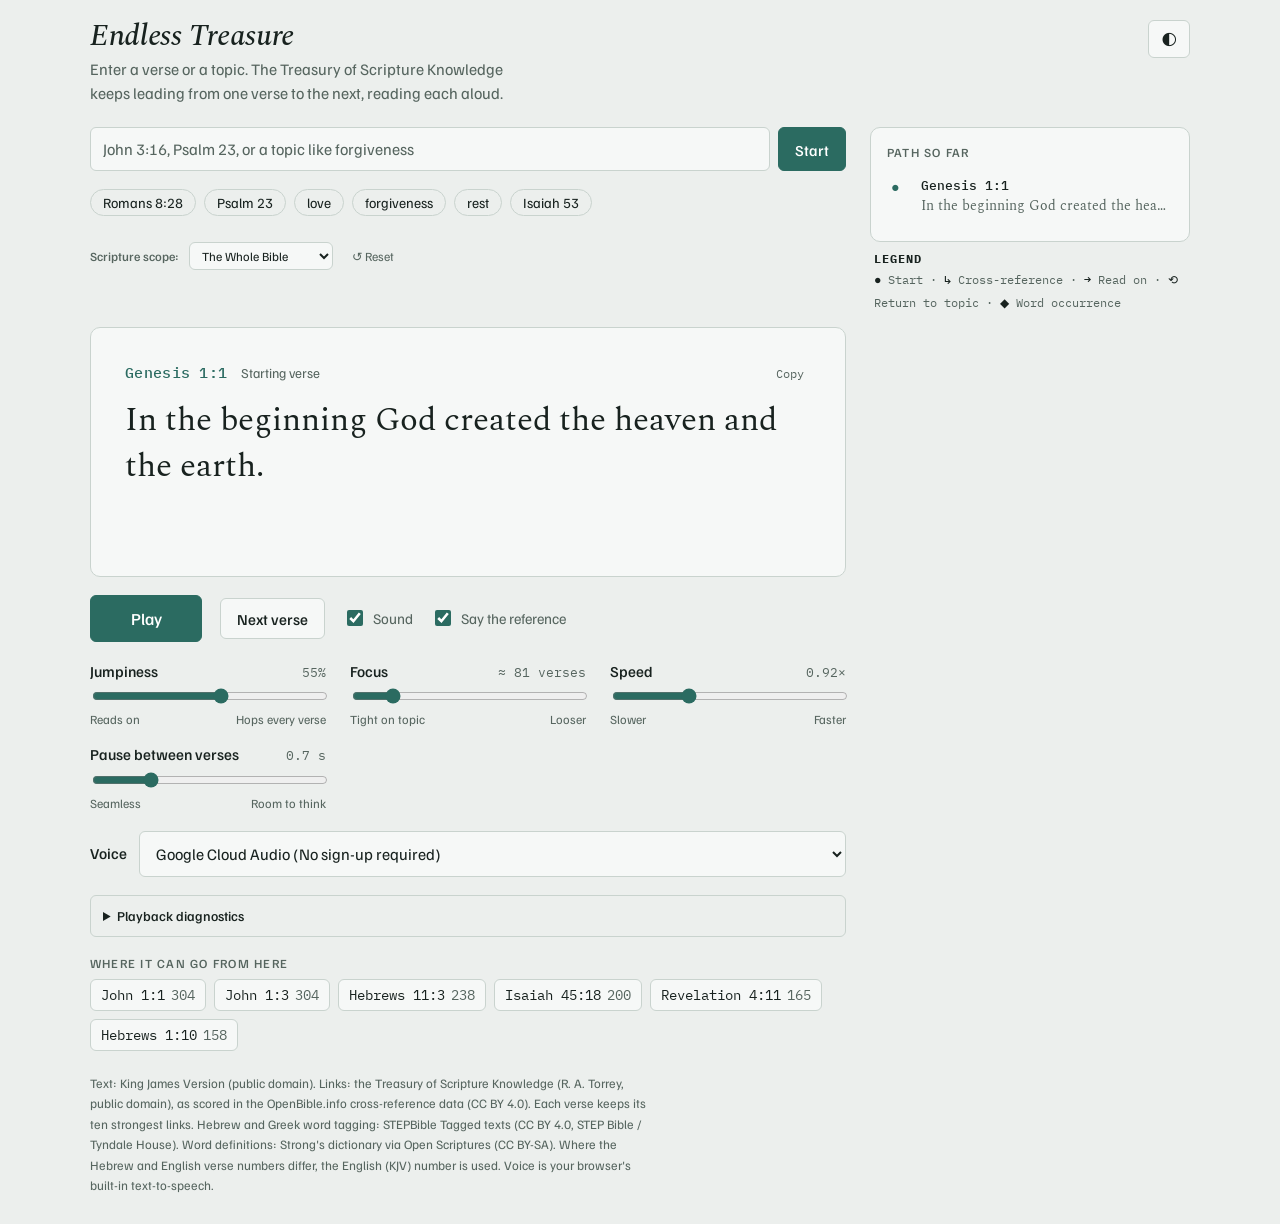
==== index.html @ e7971331 "Add Blue Letter Bible book categories to scripture scope" ====
<!DOCTYPE html>
<html lang="en">
<head>
  <meta charset="UTF-8">
  <meta name="viewport" content="width=device-width, initial-scale=1.0, viewport-fit=cover">
  <meta name="description" content="Endless Treasure: An interactive, continuous Scripture audio-reading and cross-reference journey through the King James Bible.">
  <meta name="theme-color" content="#2B6B61">
  <meta name="apple-mobile-web-app-capable" content="yes">
  <meta name="apple-mobile-web-app-status-bar-style" content="default">

  <title>Endless Treasure – Scripture Audio & Cross-References</title>

  <link rel="icon" type="image/svg+xml" href="icons/icon.svg">
  <link rel="apple-touch-icon" href="icons/icon.svg">
  <link rel="manifest" href="manifest.webmanifest">

  <!-- Typography -->
  <link rel="preconnect" href="https://fonts.googleapis.com">
  <link rel="preconnect" href="https://fonts.gstatic.com" crossorigin>
  <link rel="stylesheet" href="https://fonts.googleapis.com/css2?family=Spectral:ital,wght@0,400;0,500;1,400&family=Familjen+Grotesk:wght@400;500;600&family=IBM+Plex+Mono:wght@400;500&display=swap">

  <!-- Main Stylesheet -->
  <link rel="stylesheet" href="css/style.css">
</head>
<body>
  <div class="wrap">
    <header class="top">
      <div class="top-title">
        <h1>Endless Treasure</h1>
        <p class="sub">Enter a verse or a topic. The Treasury of Scripture Knowledge keeps leading from one verse to the next, reading each aloud.</p>
      </div>
      <div class="top-actions">
        <button id="themeToggle" class="btn icon-btn" type="button" title="Toggle theme (Auto / Light / Dark)" aria-label="Toggle theme">
          <span id="themeIcon" aria-hidden="true">🌓</span>
        </button>
      </div>
    </header>

    <main class="app">
      <section class="left">
        <!-- Input & Topic Search -->
        <form id="seedForm" class="seed" autocomplete="off">
          <label class="sr" for="q">Verse or topic</label>
          <input id="q" type="text" placeholder="John 3:16, Psalm 23, or a topic like forgiveness" spellcheck="false">
          <button class="btn primary" type="submit">Start</button>
        </form>

        <!-- Suggested Seeds -->
        <div class="chips" id="chips">
          <button class="chip" type="button">Romans 8:28</button>
          <button class="chip" type="button">Psalm 23</button>
          <button class="chip" type="button">love</button>
          <button class="chip" type="button">forgiveness</button>
          <button class="chip" type="button">rest</button>
          <button class="chip" type="button">Isaiah 53</button>
        </div>

        <!-- Scripture Scope Filter -->
        <div class="cats-row" role="group" aria-label="Scripture scope">
          <label class="cats-label" for="cats" id="catsLabel">Scripture scope:</label>
          <select id="cats" class="cat-select" aria-label="Scripture scope">
            <option value="all">The Whole Bible</option>
            <option value="ot">The Old Testament</option>
            <option value="nt">The New Testament</option>
            <option value="" disabled>──────────────</option>
            <option value="pentateuch">Pentateuch</option>
            <option value="historical">Historical Books</option>
            <option value="poetical">Poetical Books</option>
            <option value="wisdom">Wisdom Literature</option>
            <option value="prophets">Prophets</option>
            <option value="major">Major Prophets</option>
            <option value="minor">Minor Prophets</option>
            <option value="" disabled>──────────────</option>
            <option value="gospels">The Gospels</option>
            <option value="lukeacts">Luke-Acts</option>
            <option value="pauline">Pauline Epistles</option>
            <option value="general">General Epistles</option>
            <option value="johannine">Johannine Writings</option>
          </select>
          <button class="cat-reset" id="catsReset" type="button" title="Reset the scope filter to all scripture">↺ Reset</button>
        </div>

        <p class="note" id="seedNote" aria-live="polite"></p>

        <!-- Verse Preview: pick a word to seed with, or use the whole verse -->
        <div class="verse-preview" id="versePreview" hidden>
          <div class="vp-head">
            <span class="ref" id="vpRef"></span>
            <button id="vpWholeVerse" class="btn primary" type="button">Use this verse as seed</button>
          </div>
          <blockquote class="verse vp-text" id="vpText"></blockquote>
        </div>

        <!-- Original Hebrew/Greek Word Study Picker -->
        <div class="words" id="words" hidden>
          <h2 id="wordsHead">Study the original word</h2>
          <div class="wlist" id="wlist"></div>
        </div>

        <!-- Listening Stage -->
        <article class="stage" id="stage">
          <div class="refrow">
            <div class="refrow-left">
              <span class="ref" id="refLabel"></span>
              <span class="via" id="via"></span>
            </div>
            <div class="refrow-right">
              <button id="copyVerseBtn" class="copy-btn" type="button" title="Copy verse and reference">Copy</button>
            </div>
          </div>
          <blockquote class="verse" id="verseText"></blockquote>
        </article>

        <!-- Transport Audio Controls -->
        <div class="transport">
          <button class="btn primary big" id="play" type="button">Play</button>
          <button class="btn" id="skip" type="button">Next verse</button>
          <label class="check"><input type="checkbox" id="sound" checked> Sound</label>
          <label class="check"><input type="checkbox" id="announce" checked> Say the reference</label>
          <label class="check" id="shuffleWrap" hidden><input type="checkbox" id="shuffle"> Shuffle <span class="shuffle-hint">— plays the verses in random order instead of Bible order</span></label>
        </div>

        <!-- Pacing & PageRank Dials -->
        <div class="dials">
          <div class="dial">
            <div class="row"><label for="jump">Jumpiness</label><output id="jumpOut" for="jump"></output></div>
            <input type="range" id="jump" min="0" max="100" value="55">
            <div class="hint"><span>Reads on</span><span>Hops every verse</span></div>
          </div>
          <div class="dial">
            <div class="row"><label for="focus">Focus</label><output id="focusOut" for="focus"></output></div>
            <input type="range" id="focus" min="0" max="100" value="15">
            <div class="hint"><span>Tight on topic</span><span>Looser</span></div>
          </div>
          <div class="dial">
            <div class="row"><label for="rate">Speed</label><output id="rateOut" for="rate"></output></div>
            <input type="range" id="rate" min="70" max="140" value="92">
            <div class="hint"><span>Slower</span><span>Faster</span></div>
          </div>
          <div class="dial">
            <div class="row"><label for="gap">Pause between verses</label><output id="gapOut" for="gap"></output></div>
            <input type="range" id="gap" min="0" max="3000" step="100" value="700">
            <div class="hint"><span>Seamless</span><span>Room to think</span></div>
          </div>
        </div>

        <!-- Voice Selection -->
        <div class="voicerow">
          <label for="voice">Voice</label>
          <select id="voice"><option value="">Default voice</option></select>
        </div>

        <details class="playback-diagnostics" id="playbackDiagnostics">
          <summary>Playback diagnostics</summary>
          <p id="playbackDiagStatus" role="status">No playback events recorded yet.</p>
          <div class="diagnostic-actions">
            <button class="btn" id="copyPlaybackDiagnostics" type="button">Copy diagnostic report</button>
          </div>
          <pre id="playbackDiagLog" aria-live="polite"></pre>
        </details>

        <!-- Outgoing Cross-References -->
        <div class="next">
          <h2 id="nextHead">Where it can go from here</h2>
          <ul id="nextList"></ul>
        </div>
      </section>

      <!-- History Trail -->
      <div class="right-col">
        <aside class="right">
          <h2>Path so far</h2>
          <ol class="trail" id="trail"></ol>
        </aside>

        <!-- Pathway Symbol Legend -->
        <div class="legend">
          <p class="lg-head">Legend</p>
          <p class="lg-items" id="legend"></p>
        </div>
      </div>
    </main>

    <footer>
      Text: King James Version (public domain). Links: the Treasury of Scripture Knowledge (R. A. Torrey, public domain), as scored in the OpenBible.info cross-reference data (CC BY 4.0). Each verse keeps its ten strongest links. Hebrew and Greek word tagging: STEPBible Tagged texts (CC BY 4.0, STEP Bible / Tyndale House). Word definitions: Strong's dictionary via Open Scriptures (CC BY-SA). Where the Hebrew and English verse numbers differ, the English (KJV) number is used. Voice is your browser's built-in text-to-speech.
    </footer>
  </div>

  <!-- Cloud AI Speech SDK -->
  <script src="https://js.puter.com/v2/"></script>

  <!-- Application Scripts -->
  <script src="js/data.js"></script>
  <script src="js/app.js"></script>
  <script>
    if ('serviceWorker' in navigator) {
      window.addEventListener('load', () => {
        navigator.serviceWorker.register('sw.js').catch(err => {
          console.warn('SW registration skipped:', err);
        });
      });
    }
  </script>
</body>
</html>
---- css/style.css ----
/**
 * Endless Treasury - Stylesheet
 * Responsive layout, fluid typography, light & dark theme variables.
 */

/* Ensure the hidden attribute always wins over display rules */
[hidden] {
  display: none !important;
}

:root {
  --bg: #ECEFED;
  --panel: #F6F8F7;
  --ink: #18221F;
  --muted: #56655F;
  --line: #C9D3CE;
  --accent: #2B6B61;
  --accent-ink: #FFFFFF;
  --accent-soft: #D7E6E1;
  --f-verse: "Spectral", Georgia, "Times New Roman", serif;
  --f-ui: "Familjen Grotesk", system-ui, -apple-system, "Segoe UI", sans-serif;
  --f-mono: "IBM Plex Mono", ui-monospace, "SF Mono", Menlo, Consolas, monospace;
}

@media (prefers-color-scheme: dark) {
  :root:not([data-theme="light"]) {
    --bg: #0D1413;
    --panel: #142120;
    --ink: #E3EBE8;
    --muted: #8DA09B;
    --line: #243634;
    --accent: #7CC6B6;
    --accent-ink: #0A1F1B;
    --accent-soft: #1D3431;
    color-scheme: dark;
  }
}

:root[data-theme="dark"] {
  --bg: #0D1413;
  --panel: #142120;
  --ink: #E3EBE8;
  --muted: #8DA09B;
  --line: #243634;
  --accent: #7CC6B6;
  --accent-ink: #0A1F1B;
  --accent-soft: #1D3431;
  color-scheme: dark;
}

:root[data-theme="light"] {
  --bg: #ECEFED;
  --panel: #F6F8F7;
  --ink: #18221F;
  --muted: #56655F;
  --line: #C9D3CE;
  --accent: #2B6B61;
  --accent-ink: #FFFFFF;
  --accent-soft: #D7E6E1;
  color-scheme: light;
}

* {
  box-sizing: border-box;
}

body {
  margin: 0;
  background: var(--bg);
  color: var(--ink);
  font: 400 16px/1.5 var(--f-ui);
  padding-block: 20px 28px;
  padding-left: max(16px, env(safe-area-inset-left, 0px));
  padding-right: max(16px, env(safe-area-inset-right, 0px));
  transition: background-color 0.2s ease, color 0.2s ease;
}

.wrap {
  max-width: 1100px;
  margin: 0 auto;
  display: flex;
  flex-direction: column;
  gap: 22px;
}

.top {
  display: flex;
  flex-wrap: wrap;
  align-items: baseline;
  justify-content: space-between;
  gap: 8px 24px;
}

.top-title {
  display: flex;
  flex-direction: column;
  gap: 4px;
}

.top-actions {
  display: flex;
  align-items: center;
  gap: 8px;
}

h1 {
  margin: 0;
  font: italic 500 1.9rem/1.1 var(--f-verse);
  letter-spacing: -0.01em;
  text-wrap: balance;
}

.sub {
  margin: 0;
  color: var(--muted);
  max-width: 46ch;
}

.app {
  display: grid;
  grid-template-columns: minmax(0, 1fr);
  gap: 24px;
}

@media (min-width: 900px) {
  .app {
    grid-template-columns: minmax(0, 1fr) 320px;
    align-items: start;
  }
}

.left {
  display: flex;
  flex-direction: column;
  gap: 18px;
  min-width: 0;
}

.seed {
  display: flex;
  gap: 8px;
}

.seed input {
  flex: 1;
  min-width: 0;
}

input[type="text"],
select {
  font: 400 1rem var(--f-ui);
  color: var(--ink);
  background: var(--panel);
  border: 1px solid var(--line);
  border-radius: 6px;
  padding: 11px 12px;
}

input[type="text"]::placeholder {
  color: var(--muted);
}

:focus-visible {
  outline: 2px solid var(--accent);
  outline-offset: 2px;
}

.btn {
  font: 500 0.95rem var(--f-ui);
  color: var(--ink);
  background: var(--panel);
  border: 1px solid var(--line);
  border-radius: 6px;
  padding: 10px 16px;
  cursor: pointer;
  transition: background 0.15s ease, border-color 0.15s ease;
}

.btn:hover {
  border-color: var(--accent);
}

.btn.primary {
  background: var(--accent);
  color: var(--accent-ink);
  border-color: var(--accent);
}

.btn.icon-btn {
  padding: 8px 12px;
  display: inline-flex;
  align-items: center;
  justify-content: center;
}

.chips {
  display: flex;
  flex-wrap: wrap;
  gap: 8px;
}

.chip {
  font: 400 0.88rem var(--f-ui);
  color: var(--ink);
  background: transparent;
  border: 1px solid var(--line);
  border-radius: 999px;
  padding: 4px 12px;
  cursor: pointer;
  transition: background 0.15s ease, border-color 0.15s ease;
}

.chip:hover {
  background: var(--accent-soft);
  border-color: var(--accent);
}

.cats-row {
  display: flex;
  flex-wrap: wrap;
  align-items: center;
  gap: 6px 10px;
  margin-top: 8px;
}

.cats-label {
  font: 500 0.78rem var(--f-ui);
  color: var(--muted);
  white-space: nowrap;
}

.cats-row .cat-select {
  font: 400 0.78rem var(--f-ui);
  padding: 4px 8px;
  border-radius: 6px;
  max-width: 100%;
  min-width: 0;
  flex: 0 1 auto;
  cursor: pointer;
}

.cat-reset {
  background: none;
  border: 1px solid transparent;
  border-radius: 999px;
  color: var(--muted);
  font: 400 0.78rem var(--f-ui);
  padding: 3px 8px;
  cursor: pointer;
  transition: color 0.15s ease, border-color 0.15s ease;
}

.cat-reset:hover {
  color: var(--accent);
  border-color: var(--line);
}

.note {
  margin: 0;
  color: var(--muted);
  font-size: 0.9rem;
  min-height: 1.4em;
}

.stage {
  background: var(--panel);
  border: 1px solid var(--line);
  border-radius: 10px;
  padding: clamp(18px, 4vw, 34px);
  display: flex;
  flex-direction: column;
  gap: 14px;
  min-height: 250px;
  position: relative;
}

.refrow {
  display: flex;
  flex-wrap: wrap;
  align-items: baseline;
  justify-content: space-between;
  gap: 4px 14px;
}

.refrow-left {
  display: flex;
  flex-wrap: wrap;
  align-items: baseline;
  gap: 4px 14px;
}

.refrow-right {
  display: flex;
  align-items: center;
  gap: 6px;
}

.ref {
  font: 500 0.95rem var(--f-mono);
  color: var(--accent);
  letter-spacing: 0.02em;
}

.via {
  font-size: 0.85rem;
  color: var(--muted);
}

.copy-btn {
  background: none;
  border: 1px solid transparent;
  border-radius: 4px;
  color: var(--muted);
  font: 400 0.78rem var(--f-mono);
  padding: 2px 6px;
  cursor: pointer;
}

.copy-btn:hover {
  border-color: var(--line);
  color: var(--ink);
}

.verse {
  margin: 0;
  font: 400 clamp(1.3rem, 3.4vw, 2.05rem)/1.4 var(--f-verse);
  text-wrap: pretty;
}

.verse sup {
  font: 400 0.55em var(--f-mono);
  color: var(--muted);
  margin-inline: 0.25em 0.1em;
}

.fade {
  animation: fade 0.45s ease both;
}

@keyframes fade {
  from {
    opacity: 0;
    transform: translateY(4px);
  }
  to {
    opacity: 1;
    transform: none;
  }
}

@media (prefers-reduced-motion: reduce) {
  .fade {
    animation: none;
  }
}

.transport {
  display: flex;
  flex-wrap: wrap;
  align-items: center;
  gap: 10px 18px;
}

.transport .big {
  min-width: 112px;
  padding: 12px 22px;
  font-size: 1.05rem;
}

.check {
  display: inline-flex;
  align-items: center;
  gap: 7px;
  font-size: 0.92rem;
  color: var(--muted);
  cursor: pointer;
  user-select: none;
}

.check input {
  accent-color: var(--accent);
  width: 16px;
  height: 16px;
}

.shuffle-hint {
  font-size: 0.78rem;
  color: var(--muted);
}

.dials {
  display: grid;
  grid-template-columns: repeat(auto-fit, minmax(230px, 1fr));
  gap: 14px 24px;
}

.dial {
  display: flex;
  flex-direction: column;
  gap: 4px;
  min-width: 0;
}

.dial .row {
  display: flex;
  justify-content: space-between;
  align-items: baseline;
  gap: 8px;
}

.dial label {
  font-weight: 500;
  font-size: 0.95rem;
}

.dial output {
  font: 400 0.8rem var(--f-mono);
  color: var(--muted);
  font-variant-numeric: tabular-nums;
}

.dial input[type="range"] {
  width: 100%;
  accent-color: var(--accent);
}

.dial .hint {
  display: flex;
  justify-content: space-between;
  font-size: 0.78rem;
  color: var(--muted);
}

.voicerow {
  display: flex;
  flex-wrap: wrap;
  align-items: center;
  gap: 8px 12px;
}

.voicerow label {
  font-weight: 500;
  font-size: 0.95rem;
}

.voicerow select {
  min-width: 0;
  max-width: 100%;
  flex: 1 1 220px;
}

.playback-diagnostics {
  border: 1px solid var(--line);
  border-radius: 6px;
  padding: 10px 12px;
  color: var(--muted);
  font-size: 0.85rem;
}

.playback-diagnostics summary {
  color: var(--ink);
  cursor: pointer;
  font-weight: 500;
}

.playback-diagnostics p {
  margin: 8px 0;
}

.diagnostic-actions {
  margin-bottom: 8px;
}

.playback-diagnostics pre {
  max-height: 16rem;
  overflow: auto;
  white-space: pre-wrap;
  overflow-wrap: anywhere;
  margin: 0;
  padding: 8px;
  border-radius: 4px;
  background: var(--bg);
  color: var(--ink);
  font: 0.72rem/1.4 var(--f-mono);
  -webkit-overflow-scrolling: touch;
}

h2 {
  margin: 0 0 8px;
  font: 500 0.78rem var(--f-ui);
  letter-spacing: 0.1em;
  text-transform: uppercase;
  color: var(--muted);
}

.next ul,
.trail {
  list-style: none;
  margin: 0;
  padding: 0;
}

.next ul {
  display: flex;
  flex-wrap: wrap;
  gap: 8px;
}

.next button {
  font: 400 0.88rem var(--f-mono);
  color: var(--ink);
  background: var(--panel);
  border: 1px solid var(--line);
  border-radius: 6px;
  padding: 6px 10px;
  cursor: pointer;
  transition: background 0.15s ease, border-color 0.15s ease;
}

.next button:hover {
  border-color: var(--accent);
  background: var(--accent-soft);
}

.next button span {
  color: var(--muted);
  margin-left: 6px;
  font-variant-numeric: tabular-nums;
}

.right {
  background: var(--panel);
  border: 1px solid var(--line);
  border-radius: 10px;
  padding: 16px;
  min-width: 0;
}

.trail {
  max-height: 520px;
  overflow-y: auto;
  display: flex;
  flex-direction: column;
}

.trail li {
  border-top: 1px solid var(--line);
}

.trail li:first-child {
  border-top: 0;
}

.trail button {
  display: grid;
  grid-template-columns: 1.4em minmax(0, 1fr);
  gap: 2px 8px;
  width: 100%;
  text-align: left;
  background: none;
  border: 0;
  padding: 9px 4px;
  cursor: pointer;
  color: var(--ink);
  font: inherit;
  transition: background 0.12s ease;
}

.trail button:hover {
  background: var(--accent-soft);
}

.trail .g {
  font: 400 0.9rem var(--f-mono);
  color: var(--accent);
  grid-row: span 2;
}

.trail .r {
  font: 500 0.82rem var(--f-mono);
}

.trail .t {
  font: 400 0.85rem var(--f-verse);
  color: var(--muted);
  overflow: hidden;
  text-overflow: ellipsis;
  white-space: nowrap;
}

.trail-empty {
  color: var(--muted);
  font-size: 0.9rem;
}

/* Pathway Symbol Legend */
.right-col {
  min-width: 0;
}

.legend {
  margin: 8px 4px 0;
}

.lg-head {
  margin: 0 0 2px;
  font: 700 0.78rem var(--f-mono);
  letter-spacing: 0.08em;
  text-transform: uppercase;
  color: var(--ink);
}

.lg-items {
  margin: 0;
  font: 400 0.78rem var(--f-mono);
  color: var(--muted);
  line-height: 1.8;
}

.lg-items .lg-g {
  color: var(--ink);
  font-weight: 500;
}

.lg-items .lg-sep {
  margin: 0 7px;
}

@media (min-width: 900px) {
  .right-col {
    grid-column: 2;
  }
}

.words {
  display: flex;
  flex-direction: column;
  gap: 8px;
}

/* Verse Preview: word-as-seed picker */
.verse-preview {
  display: flex;
  flex-direction: column;
  gap: 10px;
  background: var(--panel);
  border: 1px solid var(--line);
  border-radius: 10px;
  padding: 14px 16px;
}

.vp-head {
  display: flex;
  align-items: center;
  justify-content: space-between;
  gap: 8px;
  flex-wrap: wrap;
}

.vp-text {
  font-size: clamp(1.05rem, 2.6vw, 1.5rem);
  line-height: 1.9;
}

.vpword {
  font: inherit;
  background: var(--accent-soft);
  color: var(--ink);
  border: 1px solid var(--line);
  border-radius: 5px;
  padding: 0 4px;
  margin: 0 1px;
  cursor: pointer;
  transition: background 0.15s ease, border-color 0.15s ease;
}

.vpword:hover {
  border-color: var(--accent);
}

.vpv {
  font: 500 0.75rem var(--f-mono);
  color: var(--muted);
  margin-right: 4px;
}

.wlist {
  display: grid;
  grid-template-columns: repeat(auto-fill, minmax(230px, 1fr));
  gap: 8px;
  max-height: 20rem;
  overflow-y: auto;
  padding-right: 2px;
}

.wchip {
  display: grid;
  gap: 2px;
  text-align: left;
  min-width: 0;
  background: var(--panel);
  color: var(--ink);
  font: inherit;
  border: 1px solid var(--line);
  border-radius: 6px;
  padding: 10px 12px;
  cursor: pointer;
  transition: background 0.15s ease, border-color 0.15s ease;
}

.wchip:hover {
  border-color: var(--accent);
}

.wchip[aria-pressed="true"] {
  border-color: var(--accent);
  background: var(--accent-soft);
}

.wl {
  font: 500 1.25rem/1.3 var(--f-verse);
}

.wx {
  font: 400 0.78rem var(--f-mono);
  color: var(--muted);
}

.wg {
  font-size: 0.82rem;
  color: var(--muted);
  display: -webkit-box;
  -webkit-line-clamp: 1;
  -webkit-box-orient: vertical;
  overflow: hidden;
}

footer {
  color: var(--muted);
  font-size: 0.8rem;
  max-width: 80ch;
  line-height: 1.6;
}

footer a {
  color: inherit;
}

.sr {
  position: absolute;
  width: 1px;
  height: 1px;
  overflow: hidden;
  clip: rect(0 0 0 0);
  white-space: nowrap;
}
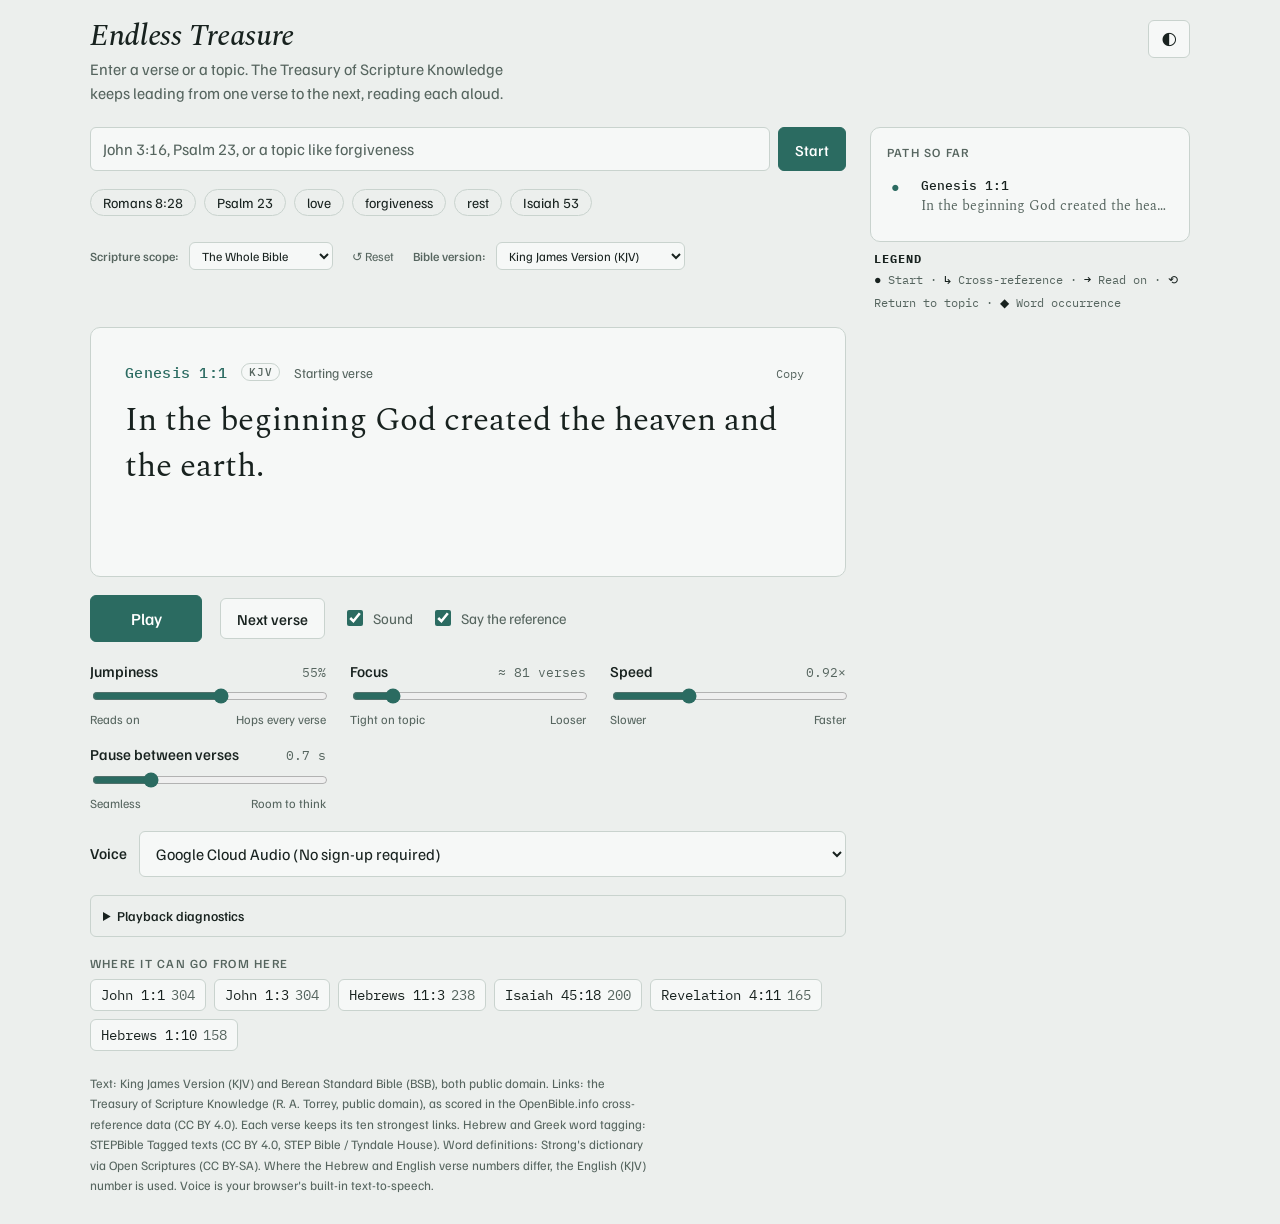
==== commit 1f2b2954: "Add public-domain Berean Standard Bible with KJV/BSB switching Offer a Bible version selector before" ====
--- a/index.html
+++ b/index.html
@@ -3,7 +3,7 @@
 <head>
   <meta charset="UTF-8">
   <meta name="viewport" content="width=device-width, initial-scale=1.0, viewport-fit=cover">
-  <meta name="description" content="Endless Treasure: An interactive, continuous Scripture audio-reading and cross-reference journey through the King James Bible.">
+  <meta name="description" content="Endless Treasure: An interactive, continuous Scripture audio-reading and cross-reference journey through the King James Version and Berean Standard Bible.">
   <meta name="theme-color" content="#2B6B61">
   <meta name="apple-mobile-web-app-capable" content="yes">
   <meta name="apple-mobile-web-app-status-bar-style" content="default">
@@ -78,6 +78,12 @@
             <option value="johannine">Johannine Writings</option>
           </select>
           <button class="cat-reset" id="catsReset" type="button" title="Reset the scope filter to all scripture">↺ Reset</button>
+
+          <label class="cats-label" for="bible">Bible version:</label>
+          <select id="bible" class="cat-select" aria-label="Bible version">
+            <option value="kjv">King James Version (KJV)</option>
+            <option value="bsb">Berean Standard Bible (BSB)</option>
+          </select>
         </div>
 
         <p class="note" id="seedNote" aria-live="polite"></p>
@@ -102,6 +108,7 @@
           <div class="refrow">
             <div class="refrow-left">
               <span class="ref" id="refLabel"></span>
+              <span class="version-tag" id="versionTag">KJV</span>
               <span class="via" id="via"></span>
             </div>
             <div class="refrow-right">
@@ -182,7 +189,7 @@
     </main>
 
     <footer>
-      Text: King James Version (public domain). Links: the Treasury of Scripture Knowledge (R. A. Torrey, public domain), as scored in the OpenBible.info cross-reference data (CC BY 4.0). Each verse keeps its ten strongest links. Hebrew and Greek word tagging: STEPBible Tagged texts (CC BY 4.0, STEP Bible / Tyndale House). Word definitions: Strong's dictionary via Open Scriptures (CC BY-SA). Where the Hebrew and English verse numbers differ, the English (KJV) number is used. Voice is your browser's built-in text-to-speech.
+      Text: King James Version (KJV) and Berean Standard Bible (BSB), both public domain. Links: the Treasury of Scripture Knowledge (R. A. Torrey, public domain), as scored in the OpenBible.info cross-reference data (CC BY 4.0). Each verse keeps its ten strongest links. Hebrew and Greek word tagging: STEPBible Tagged texts (CC BY 4.0, STEP Bible / Tyndale House). Word definitions: Strong's dictionary via Open Scriptures (CC BY-SA). Where the Hebrew and English verse numbers differ, the English (KJV) number is used. Voice is your browser's built-in text-to-speech.
     </footer>
   </div>
 
--- a/css/style.css
+++ b/css/style.css
@@ -301,6 +301,21 @@
   letter-spacing: 0.02em;
 }
 
+.version-tag {
+  font: 500 0.66rem var(--f-mono);
+  letter-spacing: 0.06em;
+  color: var(--muted);
+  border: 1px solid var(--line);
+  border-radius: 999px;
+  padding: 1px 7px;
+  align-self: center;
+}
+
+.omitted {
+  color: var(--muted);
+  font-style: italic;
+}
+
 .via {
   font-size: 0.85rem;
   color: var(--muted);
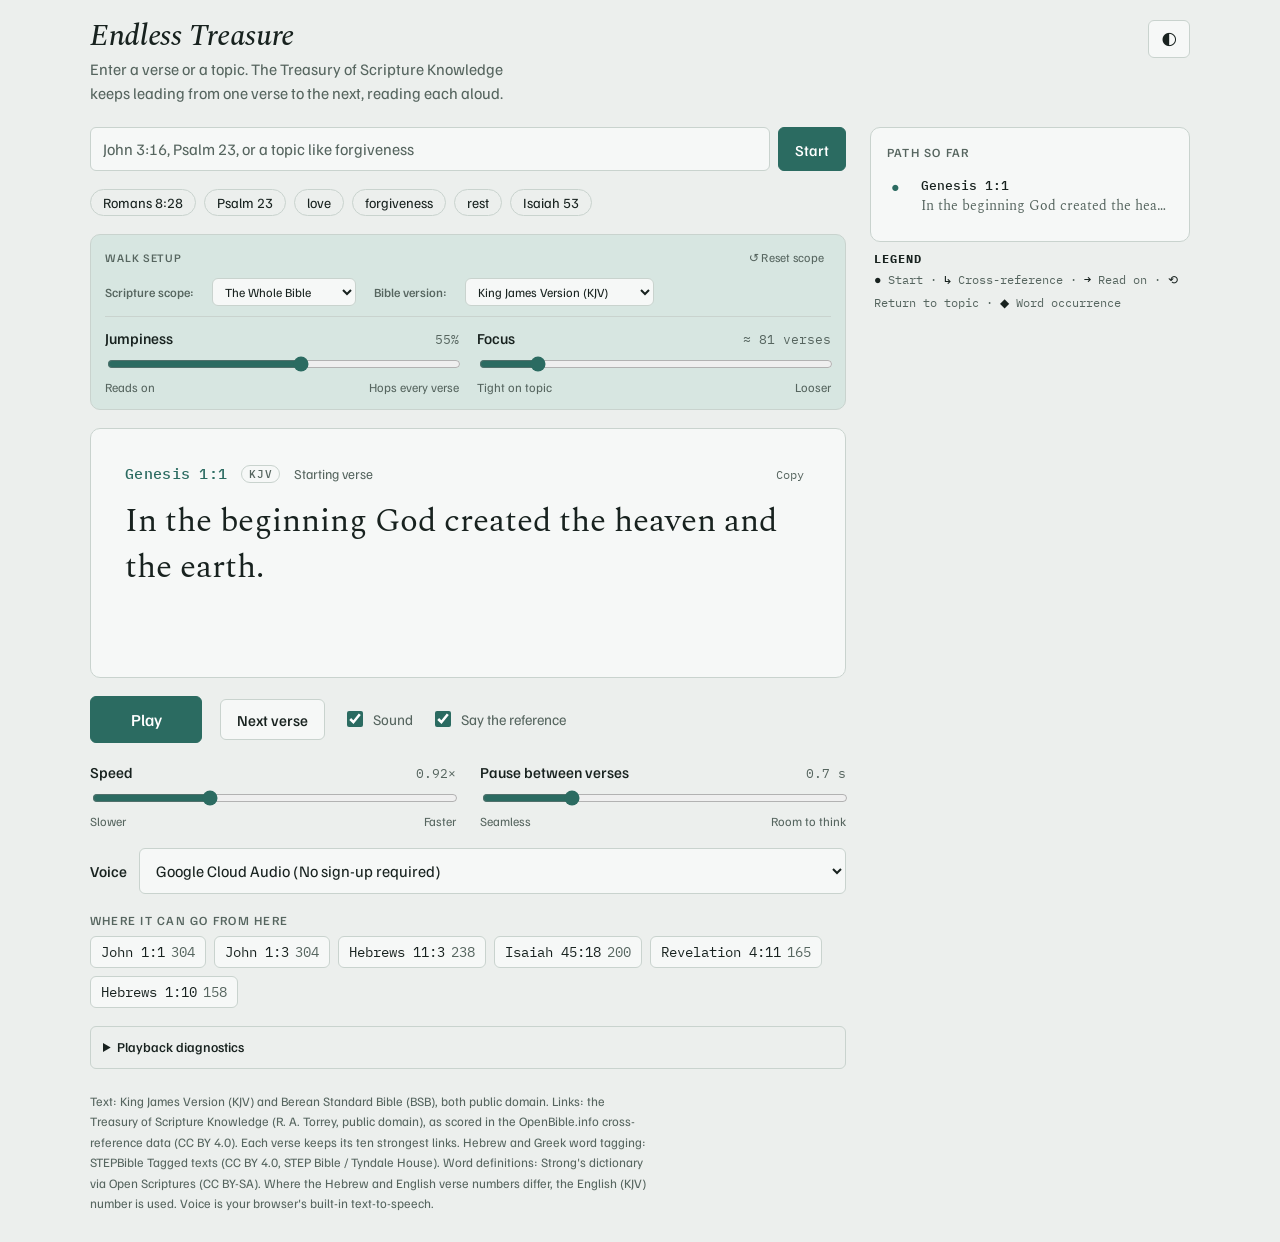
==== commit 7b63f363: "Move walk setup above the verse and add a dock settings sheet Jumpiness and Focus now sit with scope" ====
--- a/index.html
+++ b/index.html
@@ -55,35 +55,54 @@
           <button class="chip" type="button">Isaiah 53</button>
         </div>
 
-        <!-- Scripture Scope Filter -->
-        <div class="cats-row" role="group" aria-label="Scripture scope">
-          <label class="cats-label" for="cats" id="catsLabel">Scripture scope:</label>
-          <select id="cats" class="cat-select" aria-label="Scripture scope">
-            <option value="all">The Whole Bible</option>
-            <option value="ot">The Old Testament</option>
-            <option value="nt">The New Testament</option>
-            <option value="" disabled>──────────────</option>
-            <option value="pentateuch">Pentateuch</option>
-            <option value="historical">Historical Books</option>
-            <option value="poetical">Poetical Books</option>
-            <option value="wisdom">Wisdom Literature</option>
-            <option value="prophets">Prophets</option>
-            <option value="major">Major Prophets</option>
-            <option value="minor">Minor Prophets</option>
-            <option value="" disabled>──────────────</option>
-            <option value="gospels">The Gospels</option>
-            <option value="lukeacts">Luke-Acts</option>
-            <option value="pauline">Pauline Epistles</option>
-            <option value="general">General Epistles</option>
-            <option value="johannine">Johannine Writings</option>
-          </select>
-          <button class="cat-reset" id="catsReset" type="button" title="Reset the scope filter to all scripture">↺ Reset</button>
-
-          <label class="cats-label" for="bible">Bible version:</label>
-          <select id="bible" class="cat-select" aria-label="Bible version">
-            <option value="kjv">King James Version (KJV)</option>
-            <option value="bsb">Berean Standard Bible (BSB)</option>
-          </select>
+        <!-- Walk setup: scope, version, and pacing set the stage for the journey -->
+        <div class="setup">
+          <div class="setup-head" id="setupHead">
+            <span id="setupTitle">Walk setup</span>
+            <button class="cat-reset" id="catsReset" type="button" title="Reset the scope filter to all scripture">↺ Reset scope</button>
+          </div>
+
+          <div class="cats-row" role="group" aria-label="Scripture scope">
+            <label class="cats-label" for="cats" id="catsLabel">Scripture scope:</label>
+            <select id="cats" class="cat-select" aria-label="Scripture scope">
+              <option value="all">The Whole Bible</option>
+              <option value="ot">The Old Testament</option>
+              <option value="nt">The New Testament</option>
+              <option value="" disabled>──────────────</option>
+              <option value="pentateuch">Pentateuch</option>
+              <option value="historical">Historical Books</option>
+              <option value="poetical">Poetical Books</option>
+              <option value="wisdom">Wisdom Literature</option>
+              <option value="prophets">Prophets</option>
+              <option value="major">Major Prophets</option>
+              <option value="minor">Minor Prophets</option>
+              <option value="" disabled>──────────────</option>
+              <option value="gospels">The Gospels</option>
+              <option value="lukeacts">Luke-Acts</option>
+              <option value="pauline">Pauline Epistles</option>
+              <option value="general">General Epistles</option>
+              <option value="johannine">Johannine Writings</option>
+            </select>
+
+            <label class="cats-label" for="bible">Bible version:</label>
+            <select id="bible" class="cat-select" aria-label="Bible version">
+              <option value="kjv">King James Version (KJV)</option>
+              <option value="bsb">Berean Standard Bible (BSB)</option>
+            </select>
+          </div>
+
+          <div class="dials walk" role="group" aria-labelledby="setupTitle">
+            <div class="dial">
+              <div class="row"><label for="jump">Jumpiness</label><output id="jumpOut" for="jump"></output></div>
+              <input type="range" id="jump" min="0" max="100" value="55">
+              <div class="hint"><span>Reads on</span><span>Hops every verse</span></div>
+            </div>
+            <div class="dial">
+              <div class="row"><label for="focus">Focus</label><output id="focusOut" for="focus"></output></div>
+              <input type="range" id="focus" min="0" max="100" value="15">
+              <div class="hint"><span>Tight on topic</span><span>Looser</span></div>
+            </div>
+          </div>
         </div>
 
         <p class="note" id="seedNote" aria-live="polite"></p>
@@ -95,6 +114,7 @@
             <button id="vpWholeVerse" class="btn primary" type="button">Use this verse as seed</button>
           </div>
           <blockquote class="verse vp-text" id="vpText"></blockquote>
+          <p class="vp-hint" id="vpHint" hidden><span id="vpHintText">Root words are available in the King James Version.</span> <button class="vp-switch" id="vpSwitchKjv" type="button">Switch to KJV</button></p>
         </div>
 
         <!-- Original Hebrew/Greek Word Study Picker -->
@@ -120,25 +140,39 @@
 
         <!-- Transport Audio Controls -->
         <div class="transport">
-          <button class="btn primary big" id="play" type="button">Play</button>
-          <button class="btn" id="skip" type="button">Next verse</button>
+          <button class="btn primary big" id="play" type="button" aria-label="Play scripture" aria-keyshortcuts="Space">Play</button>
+          <button class="btn" id="skip" type="button" aria-label="Next verse" aria-keyshortcuts="ArrowRight">Next verse</button>
           <label class="check"><input type="checkbox" id="sound" checked> Sound</label>
           <label class="check"><input type="checkbox" id="announce" checked> Say the reference</label>
           <label class="check" id="shuffleWrap" hidden><input type="checkbox" id="shuffle"> Shuffle <span class="shuffle-hint">— plays the verses in random order instead of Bible order</span></label>
         </div>
 
-        <!-- Pacing & PageRank Dials -->
-        <div class="dials">
-          <div class="dial">
-            <div class="row"><label for="jump">Jumpiness</label><output id="jumpOut" for="jump"></output></div>
-            <input type="range" id="jump" min="0" max="100" value="55">
-            <div class="hint"><span>Reads on</span><span>Hops every verse</span></div>
-          </div>
-          <div class="dial">
-            <div class="row"><label for="focus">Focus</label><output id="focusOut" for="focus"></output></div>
-            <input type="range" id="focus" min="0" max="100" value="15">
-            <div class="hint"><span>Tight on topic</span><span>Looser</span></div>
-          </div>
+        <!-- Floating phone transport: shown only when the in-flow controls are off-screen -->
+        <div class="float-dock" id="floatDock" hidden role="group" aria-label="Floating playback controls">
+          <!-- Playback settings sheet: speed and pause without scrolling back to the dials -->
+          <div class="float-sheet" id="floatSheet" hidden role="group" aria-label="Playback settings">
+            <div class="fs-dial">
+              <div class="row"><label for="rateDock">Speed</label><output id="rateDockOut" for="rateDock"></output></div>
+              <input type="range" id="rateDock" min="70" max="140" value="92">
+            </div>
+            <div class="fs-dial">
+              <div class="row"><label for="gapDock">Pause between verses</label><output id="gapDockOut" for="gapDock"></output></div>
+              <input type="range" id="gapDock" min="0" max="3000" step="100" value="700">
+            </div>
+          </div>
+          <span class="float-meta">
+            <span class="float-ref" id="floatRef"></span>
+            <span class="float-status" id="floatStatus"></span>
+          </span>
+          <span class="float-actions">
+            <button class="btn dock-more" id="floatMore" type="button" aria-expanded="false" aria-controls="floatSheet" aria-label="Playback settings" title="Speed and pause">⋯</button>
+            <button class="btn primary" id="floatPlay" type="button" aria-label="Play scripture" aria-keyshortcuts="Space">Play</button>
+            <button class="btn" id="floatNext" type="button" aria-label="Next verse" aria-keyshortcuts="ArrowRight">Next</button>
+          </span>
+        </div>
+
+        <!-- Playback Dials: how it sounds while it reads -->
+        <div class="dials playback">
           <div class="dial">
             <div class="row"><label for="rate">Speed</label><output id="rateOut" for="rate"></output></div>
             <input type="range" id="rate" min="70" max="140" value="92">
@@ -155,6 +189,12 @@
         <div class="voicerow">
           <label for="voice">Voice</label>
           <select id="voice"><option value="">Default voice</option></select>
+        </div>
+
+        <!-- Outgoing Cross-References -->
+        <div class="next">
+          <h2 id="nextHead">Where it can go from here</h2>
+          <ul id="nextList"></ul>
         </div>
 
         <details class="playback-diagnostics" id="playbackDiagnostics">
@@ -165,12 +205,6 @@
           </div>
           <pre id="playbackDiagLog" aria-live="polite"></pre>
         </details>
-
-        <!-- Outgoing Cross-References -->
-        <div class="next">
-          <h2 id="nextHead">Where it can go from here</h2>
-          <ul id="nextList"></ul>
-        </div>
       </section>
 
       <!-- History Trail -->
--- a/css/style.css
+++ b/css/style.css
@@ -219,8 +219,47 @@
   display: flex;
   flex-wrap: wrap;
   align-items: center;
-  gap: 6px 10px;
+  gap: 6px 18px;
   margin-top: 8px;
+}
+
+/* Walk setup: the controls that shape the journey, kept above the verse */
+.setup {
+  display: grid;
+  gap: 10px;
+  padding: 12px 14px;
+  background: var(--accent-soft);
+  border: 1px solid var(--line);
+  border-radius: 10px;
+}
+
+.setup-head {
+  display: flex;
+  align-items: baseline;
+  justify-content: space-between;
+  gap: 10px;
+  font: 500 0.72rem var(--f-ui);
+  letter-spacing: 0.08em;
+  text-transform: uppercase;
+  color: var(--muted);
+}
+
+.setup-head .cat-reset {
+  font-size: 0.76rem;
+  letter-spacing: 0.02em;
+  text-transform: none;
+  padding: 2px 6px;
+}
+
+.setup .cats-row {
+  margin-top: 0;
+}
+
+.dials.walk {
+  grid-template-columns: repeat(2, minmax(0, 1fr));
+  gap: 10px 18px;
+  padding-top: 10px;
+  border-top: 1px solid var(--line);
 }
 
 .cats-label {
@@ -262,6 +301,10 @@
   min-height: 1.4em;
 }
 
+.note:empty {
+  display: none;
+}
+
 .stage {
   background: var(--panel);
   border: 1px solid var(--line);
@@ -380,6 +423,171 @@
   min-width: 112px;
   padding: 12px 22px;
   font-size: 1.05rem;
+}
+
+/* Floating phone transport */
+.float-dock {
+  position: fixed;
+  left: 12px;
+  right: 12px;
+  bottom: calc(12px + env(safe-area-inset-bottom, 0px));
+  z-index: 50;
+  display: flex;
+  align-items: center;
+  justify-content: space-between;
+  gap: 10px;
+  padding: 10px 12px;
+  background: var(--panel);
+  background: color-mix(in srgb, var(--panel) 95%, transparent);
+  border: 1px solid var(--line);
+  border-radius: 14px;
+  box-shadow: 0 12px 32px rgba(0, 0, 0, 0.35);
+  backdrop-filter: blur(14px);
+  -webkit-backdrop-filter: blur(14px);
+}
+
+.float-dock::before {
+  content: "";
+  position: fixed;
+  left: 0;
+  right: 0;
+  bottom: 0;
+  height: 120px;
+  background: linear-gradient(to top, var(--bg) 28%, transparent);
+  pointer-events: none;
+  z-index: -1;
+}
+
+.float-meta {
+  display: flex;
+  flex-direction: column;
+  min-width: 0;
+  line-height: 1.25;
+}
+
+.float-ref {
+  font: 500 0.8rem var(--f-mono);
+  color: var(--accent);
+  letter-spacing: 0.02em;
+  white-space: nowrap;
+  overflow: hidden;
+  text-overflow: ellipsis;
+}
+
+.float-status {
+  font: 400 0.7rem var(--f-ui);
+  color: var(--muted);
+  white-space: nowrap;
+  overflow: hidden;
+  text-overflow: ellipsis;
+}
+
+.float-actions {
+  display: flex;
+  flex: 0 0 auto;
+  gap: 8px;
+}
+
+.float-dock .btn {
+  min-height: 44px;
+  display: inline-flex;
+  align-items: center;
+  justify-content: center;
+}
+
+.float-dock .btn.primary {
+  min-width: 96px;
+}
+
+.float-dock .btn + .btn {
+  min-width: 68px;
+}
+
+/* Playback settings sheet, opened from the dock on phones */
+.float-sheet {
+  position: absolute;
+  left: 0;
+  right: 0;
+  bottom: calc(100% + 8px);
+  display: grid;
+  gap: 12px;
+  padding: 12px 14px;
+  background: var(--panel);
+  border: 1px solid var(--line);
+  border-radius: 14px;
+  box-shadow: 0 12px 32px rgba(0, 0, 0, 0.35);
+}
+
+.float-sheet[hidden] {
+  display: none;
+}
+
+.fs-dial {
+  display: grid;
+  gap: 4px;
+  min-width: 0;
+}
+
+.fs-dial .row {
+  display: flex;
+  justify-content: space-between;
+  align-items: baseline;
+  gap: 8px;
+}
+
+.fs-dial label {
+  font: 500 0.85rem var(--f-ui);
+}
+
+.fs-dial output {
+  font: 400 0.78rem var(--f-mono);
+  color: var(--muted);
+  font-variant-numeric: tabular-nums;
+}
+
+.fs-dial input[type="range"] {
+  width: 100%;
+  accent-color: var(--accent);
+}
+
+.float-dock .dock-more {
+  min-width: 44px;
+  padding: 0 10px;
+  font-size: 1.2rem;
+  line-height: 1;
+  color: var(--muted);
+}
+
+.float-dock .dock-more[aria-expanded="true"] {
+  color: var(--accent);
+  border-color: var(--accent);
+}
+
+@media (max-width: 420px) {
+  .float-actions {
+    gap: 6px;
+  }
+
+  .float-dock .btn {
+    padding-left: 12px;
+    padding-right: 12px;
+  }
+}
+
+.float-dock[hidden] {
+  display: none;
+}
+
+@media (max-width: 899px) {
+  body.float-dock-visible {
+    padding-bottom: calc(28px + 78px + env(safe-area-inset-bottom, 0px));
+  }
+}
+
+@media (min-width: 900px) {
+  .float-dock {
+    display: none !important;
+  }
 }
 
 .check {
@@ -444,6 +652,39 @@
   justify-content: space-between;
   font-size: 0.78rem;
   color: var(--muted);
+}
+
+@media (max-width: 640px) {
+  .setup {
+    padding: 10px 12px;
+    gap: 8px;
+  }
+
+  /* Label on the left, select on the right: room for the full version name. */
+  .setup .cats-row {
+    display: grid;
+    grid-template-columns: auto minmax(0, 1fr);
+    align-items: center;
+    gap: 8px 10px;
+  }
+
+  .setup .cats-label {
+    display: inline;
+    white-space: nowrap;
+  }
+
+  .setup .cats-row .cat-select {
+    width: 100%;
+  }
+
+  .dials.walk .hint {
+    display: none;
+  }
+
+  .dials.walk .row {
+    flex-wrap: wrap;
+    row-gap: 0;
+  }
 }
 
 .voicerow {
@@ -699,6 +940,37 @@
   margin-right: 4px;
 }
 
+.vp-hint {
+  margin: 0;
+  font-size: 0.78rem;
+  line-height: 1.5;
+  color: var(--muted);
+}
+
+.vp-switch {
+  font: inherit;
+  color: var(--accent);
+  background: none;
+  border: 0;
+  border-radius: 4px;
+  padding: 1px 3px;
+  margin: 0 0 0 2px;
+  text-decoration: underline;
+  text-underline-offset: 2px;
+  cursor: pointer;
+}
+
+.vp-switch:hover {
+  text-decoration-thickness: 2px;
+}
+
+.note-actions {
+  display: flex;
+  flex-wrap: wrap;
+  gap: 8px;
+  margin-top: 8px;
+}
+
 .wlist {
   display: grid;
   grid-template-columns: repeat(auto-fill, minmax(230px, 1fr));
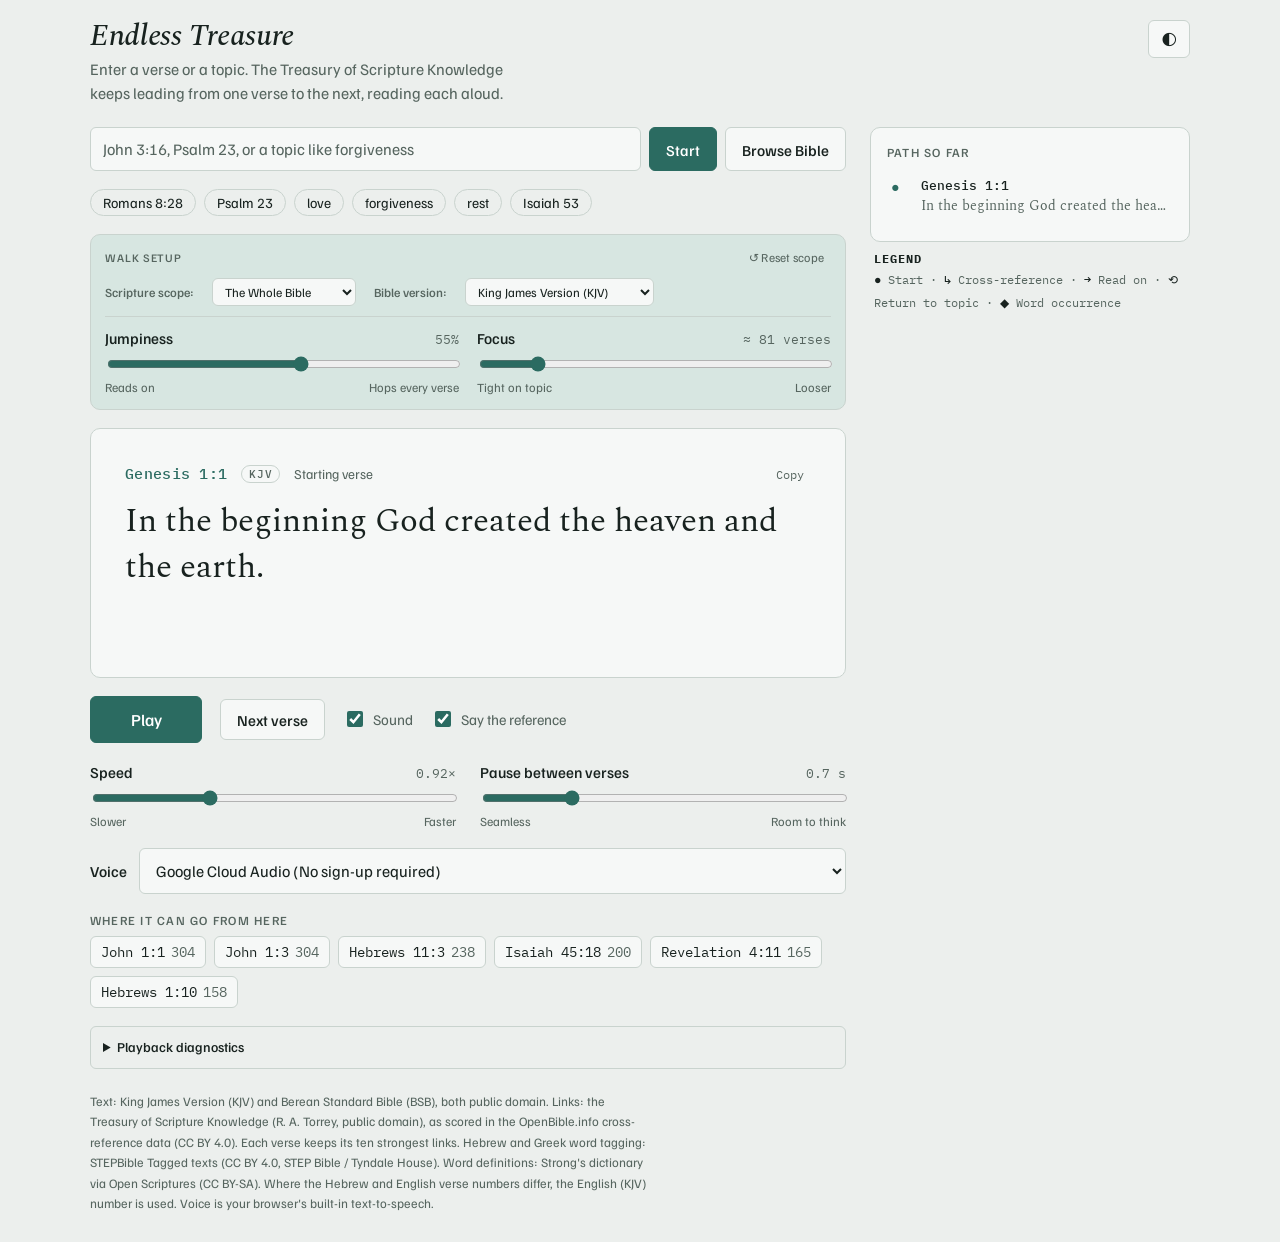
==== commit 4905a911: "Add Bible passage browser with range selection Add a Browse Bible sheet with dependent book, chapter" ====
--- a/index.html
+++ b/index.html
@@ -5,6 +5,9 @@
   <meta name="viewport" content="width=device-width, initial-scale=1.0, viewport-fit=cover">
   <meta name="description" content="Endless Treasure: An interactive, continuous Scripture audio-reading and cross-reference journey through the King James Version and Berean Standard Bible.">
   <meta name="theme-color" content="#2B6B61">
+  <!-- The TTS endpoint returns 404 HTML whenever a Referer is sent; no-referrer
+       keeps the cloud voice working for the audio element. -->
+  <meta name="referrer" content="no-referrer">
   <meta name="apple-mobile-web-app-capable" content="yes">
   <meta name="apple-mobile-web-app-status-bar-style" content="default">
 
@@ -43,6 +46,7 @@
           <label class="sr" for="q">Verse or topic</label>
           <input id="q" type="text" placeholder="John 3:16, Psalm 23, or a topic like forgiveness" spellcheck="false">
           <button class="btn primary" type="submit">Start</button>
+          <button class="btn browse-btn" id="browseBible" type="button" aria-haspopup="dialog" aria-controls="referenceSheet">Browse Bible</button>
         </form>
 
         <!-- Suggested Seeds -->
@@ -54,6 +58,27 @@
           <button class="chip" type="button">rest</button>
           <button class="chip" type="button">Isaiah 53</button>
         </div>
+
+        <dialog class="reference-sheet" id="referenceSheet" aria-labelledby="referenceTitle">
+          <div class="reference-head">
+            <div>
+              <h2 id="referenceTitle">Browse the Bible</h2>
+              <p>Choose a book, chapter, and verse range.</p>
+            </div>
+            <button class="btn reference-close" id="closeReference" type="button" aria-label="Close Bible browser">×</button>
+          </div>
+          <div class="reference-grid">
+            <label>Book<select id="refBook" autocomplete="off"></select></label>
+            <label>Chapter<select id="refChapter" autocomplete="off"></select></label>
+            <label>From verse<select id="refFrom" autocomplete="off"></select></label>
+            <label>Through verse<select id="refTo" autocomplete="off"></select></label>
+          </div>
+          <p class="reference-summary" id="referenceSummary" aria-live="polite"></p>
+          <div class="reference-actions">
+            <button class="btn" id="cancelReference" type="button">Cancel</button>
+            <button class="btn primary" id="useReference" type="button">Preview selection</button>
+          </div>
+        </dialog>
 
         <!-- Walk setup: scope, version, and pacing set the stage for the journey -->
         <div class="setup">
--- a/css/style.css
+++ b/css/style.css
@@ -146,6 +146,34 @@
   min-width: 0;
 }
 
+.browse-btn {
+  white-space: nowrap;
+  padding-left: 12px;
+  padding-right: 12px;
+}
+
+.chips {
+  display: flex;
+  flex-wrap: wrap;
+  gap: 8px;
+}
+
+.chip {
+  font: 400 0.88rem var(--f-ui);
+  color: var(--ink);
+  background: transparent;
+  border: 1px solid var(--line);
+  border-radius: 999px;
+  padding: 4px 12px;
+  cursor: pointer;
+  transition: background 0.15s ease, border-color 0.15s ease;
+}
+
+.chip:hover {
+  background: var(--accent-soft);
+  border-color: var(--accent);
+}
+
 input[type="text"],
 select {
   font: 400 1rem var(--f-ui);
@@ -193,26 +221,102 @@
   justify-content: center;
 }
 
-.chips {
-  display: flex;
-  flex-wrap: wrap;
-  gap: 8px;
-}
-
-.chip {
-  font: 400 0.88rem var(--f-ui);
-  color: var(--ink);
-  background: transparent;
-  border: 1px solid var(--line);
-  border-radius: 999px;
-  padding: 4px 12px;
-  cursor: pointer;
-  transition: background 0.15s ease, border-color 0.15s ease;
-}
-
-.chip:hover {
-  background: var(--accent-soft);
-  border-color: var(--accent);
+/* Bible browser sheet */
+.reference-sheet {
+  position: fixed;
+  inset: auto 0 0;
+  margin: 0 auto;
+  width: min(100%, 620px);
+  max-width: none;
+  max-height: min(85dvh, 700px);
+  overflow: auto;
+  padding: 22px 20px calc(20px + env(safe-area-inset-bottom, 0px));
+  color: var(--ink);
+  background: var(--panel);
+  border: 1px solid var(--line);
+  border-radius: 18px 18px 0 0;
+  box-shadow: 0 -12px 36px rgba(0, 0, 0, 0.24);
+}
+
+.reference-sheet::backdrop {
+  background: rgba(0, 0, 0, 0.48);
+}
+
+.reference-head,
+.reference-actions {
+  display: flex;
+  align-items: center;
+  justify-content: space-between;
+  gap: 12px;
+}
+
+.reference-head {
+  margin-bottom: 18px;
+}
+
+.reference-head h2 {
+  margin: 0;
+  font-size: 1.25rem;
+}
+
+.reference-head p {
+  margin: 4px 0 0;
+  color: var(--muted);
+  font-size: 0.9rem;
+}
+
+.reference-close {
+  width: 42px;
+  height: 42px;
+  padding: 0;
+  font-size: 1.5rem;
+}
+
+.reference-grid {
+  display: grid;
+  grid-template-columns: repeat(2, minmax(0, 1fr));
+  gap: 14px;
+}
+
+.reference-grid label {
+  display: grid;
+  gap: 6px;
+  color: var(--muted);
+  font-size: 0.82rem;
+  font-weight: 500;
+}
+
+.reference-grid select {
+  width: 100%;
+  min-width: 0;
+  min-height: 46px;
+  color: var(--ink);
+  background: var(--bg);
+}
+
+.reference-summary {
+  min-height: 1.5em;
+  margin: 18px 0;
+  color: var(--accent);
+  font: 500 1rem var(--f-mono);
+  text-align: center;
+}
+
+.reference-actions {
+  justify-content: flex-end;
+  padding-top: 12px;
+  border-top: 1px solid var(--line);
+}
+
+@media (min-width: 700px) {
+  .reference-sheet {
+    inset: 50% auto auto 50%;
+    bottom: auto;
+    width: min(100% - 40px, 620px);
+    padding: 24px;
+    border-radius: 16px;
+    transform: translate(-50%, -50%);
+  }
 }
 
 .cats-row {
